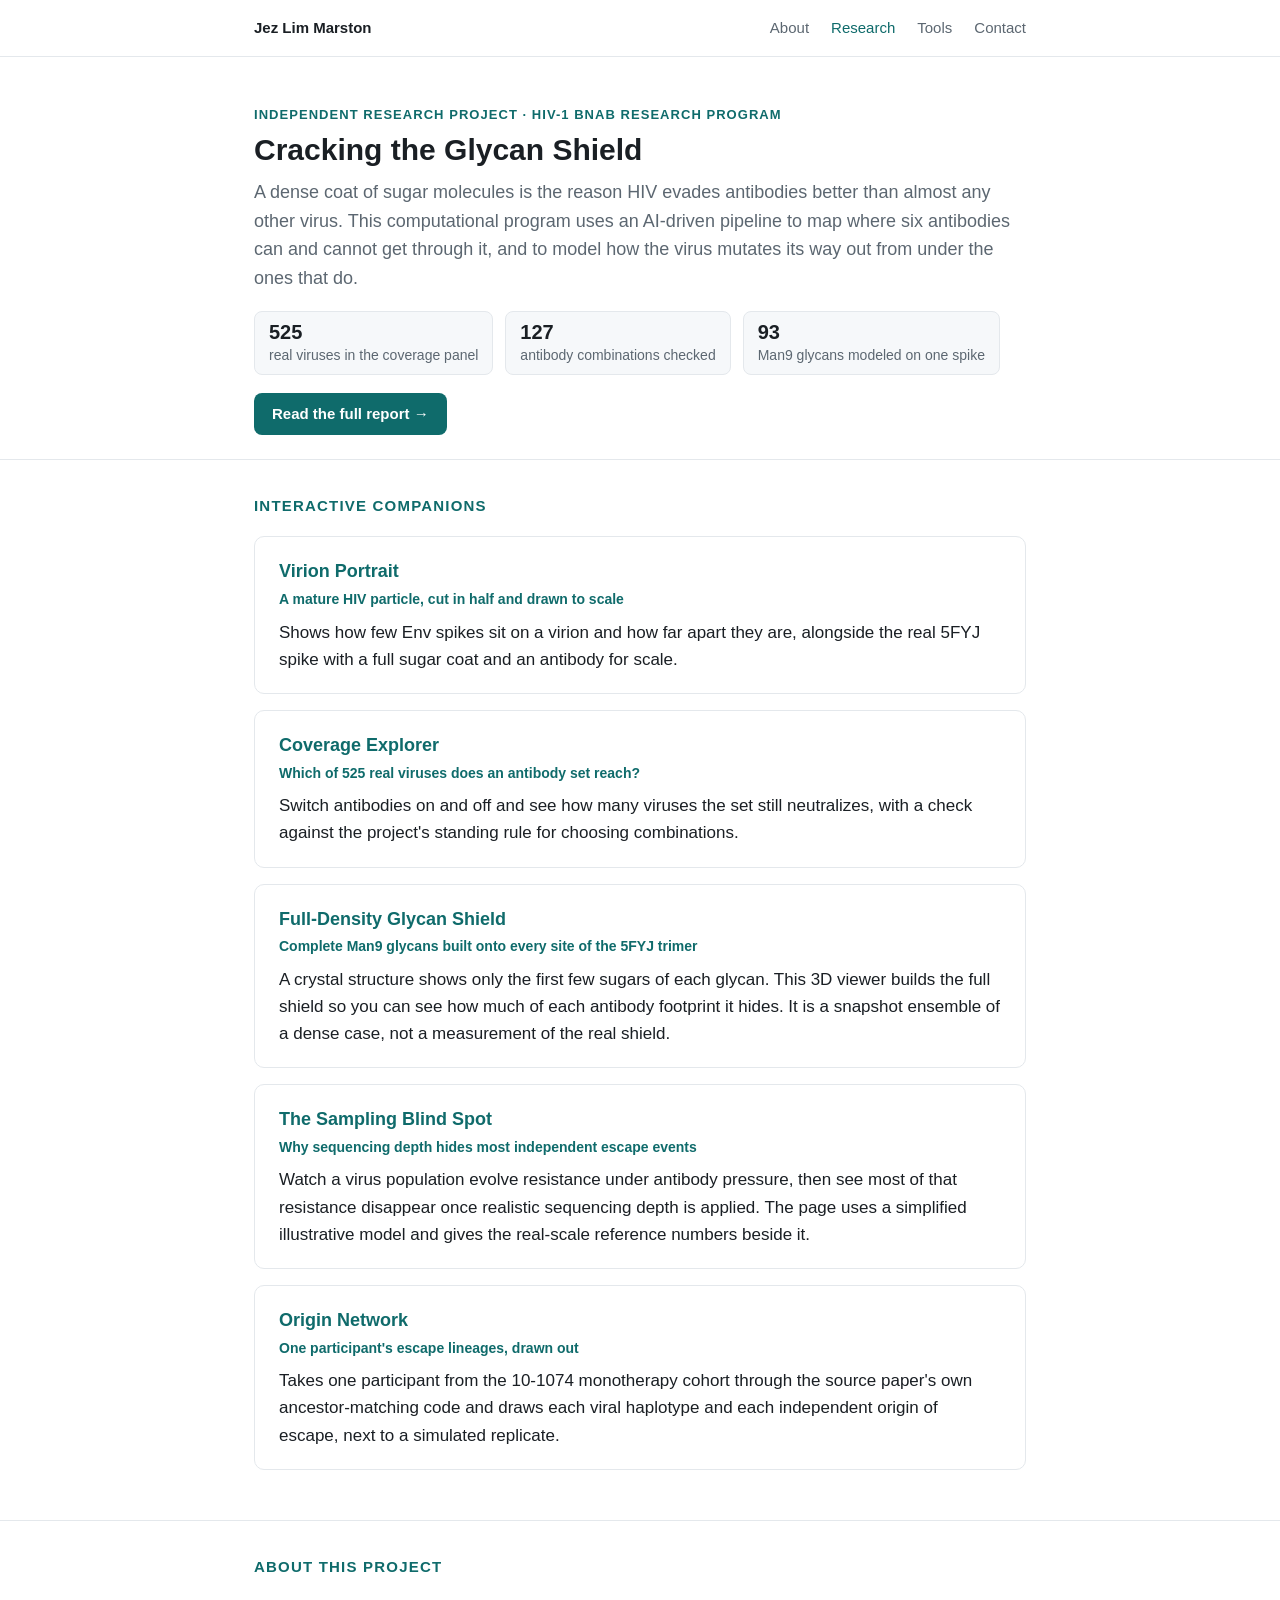
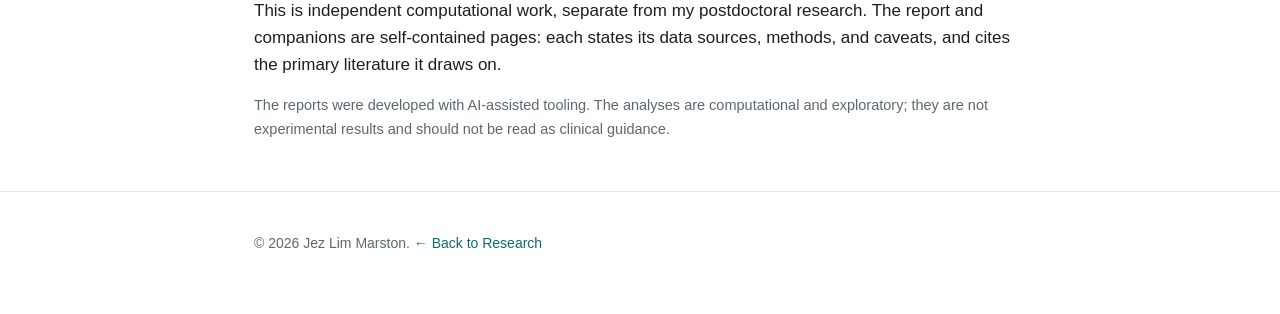
==== hiv-bnab/index.html @ b39f26d0 "Add independent HIV bnAb glycan shield project page and interactive reports Co-Authored-By: Claude S" ====
<!DOCTYPE html>
<html lang="en">
<head>
<meta charset="utf-8">
<meta name="viewport" content="width=device-width, initial-scale=1">
<title>Cracking the Glycan Shield | Jez Lim Marston, MD, PhD</title>
<meta name="description" content="Independent computational research on HIV-1 broadly neutralizing antibodies and the glycan shield: an AI-driven pipeline with an interactive report and five companion explorers.">
<style>
  :root{
    --ink:#1a1f24;
    --muted:#5c6771;
    --line:#e4e8ec;
    --bg:#ffffff;
    --soft:#f6f8fa;
    --accent:#0f6b6b;
    --accent-soft:#e5f0ef;
    --max:820px;
  }
  *{box-sizing:border-box}
  html{scroll-behavior:smooth}
  body{
    margin:0;
    font-family:-apple-system,BlinkMacSystemFont,"Segoe UI",Roboto,Helvetica,Arial,sans-serif;
    color:var(--ink);
    background:var(--bg);
    line-height:1.6;
    font-size:17px;
    -webkit-font-smoothing:antialiased;
  }
  a{color:var(--accent);text-decoration:none}
  a:hover{text-decoration:underline}
  .wrap{max-width:var(--max);margin:0 auto;padding:0 24px}

  nav{
    position:sticky;top:0;z-index:10;
    background:rgba(255,255,255,.9);
    backdrop-filter:saturate(180%) blur(8px);
    border-bottom:1px solid var(--line);
  }
  nav .wrap{display:flex;gap:22px;align-items:center;height:56px;flex-wrap:wrap}
  nav .brand{font-weight:700;margin-right:auto;color:var(--ink)}
  nav a{color:var(--muted);font-size:15px;font-weight:500}
  nav a:hover{color:var(--accent);text-decoration:none}
  nav a.active{color:var(--accent)}

  .page-head{padding:48px 0 8px}
  .kicker{color:var(--accent);font-size:13px;font-weight:600;letter-spacing:.08em;text-transform:uppercase;margin:0 0 6px}
  h1{font-size:30px;line-height:1.2;margin:0 0 10px}
  .sub{color:var(--muted);font-size:18px;margin:0 0 8px}

  .stats{display:flex;gap:12px;flex-wrap:wrap;margin:18px 0 6px}
  .stat{background:var(--soft);border:1px solid var(--line);border-radius:8px;padding:8px 14px;font-size:14px;color:var(--muted)}
  .stat strong{display:block;font-size:20px;color:var(--ink);line-height:1.2}

  section{padding:34px 0;border-top:1px solid var(--line)}
  h2{font-size:15px;letter-spacing:.08em;text-transform:uppercase;color:var(--accent);margin:0 0 18px}
  p{margin:0 0 16px}

  .btn{display:inline-block;padding:9px 18px;font-weight:600;font-size:15px;color:#fff;background:var(--accent);border-radius:8px}
  .btn:hover{text-decoration:none;opacity:.9}

  .card{
    border:1px solid var(--line);border-radius:10px;
    padding:20px 24px;margin-bottom:16px;background:var(--bg);
  }
  .card h3{font-size:18px;margin:0 0 2px}
  .card .subtitle{color:var(--accent);font-size:14px;font-weight:600;margin:0 0 8px}
  .card p{margin:0 0 10px}
  .card p:last-child{margin-bottom:0}

  .note{font-size:14.5px;color:var(--muted)}

  footer{padding:40px 0 60px;color:var(--muted);font-size:14px;border-top:1px solid var(--line)}

  @media (max-width:640px){
    body{font-size:16px}
    h1{font-size:25px}
  }
</style>
</head>
<body>

<nav>
  <div class="wrap">
    <a class="brand" href="../index.html">Jez Lim Marston</a>
    <a href="../index.html">About</a>
    <a href="../research.html" class="active">Research</a>
    <a href="../tools.html">Tools</a>
    <a href="../contact.html">Contact</a>
  </div>
</nav>

<div class="page-head">
  <div class="wrap">
    <p class="kicker">Independent research project &middot; HIV-1 bnAb research program</p>
    <h1>Cracking the Glycan Shield</h1>
    <p class="sub">A dense coat of sugar molecules is the reason HIV evades antibodies better than almost any other virus. This computational program uses an AI-driven pipeline to map where six antibodies can and cannot get through it, and to model how the virus mutates its way out from under the ones that do.</p>
    <div class="stats">
      <div class="stat"><strong>525</strong>real viruses in the coverage panel</div>
      <div class="stat"><strong>127</strong>antibody combinations checked</div>
      <div class="stat"><strong>93</strong>Man9 glycans modeled on one spike</div>
    </div>
    <p style="margin-top:18px"><a class="btn" href="cracking-the-glycan-shield.html">Read the full report &rarr;</a></p>
  </div>
</div>

<main>

<section id="explorers">
  <div class="wrap">
    <h2>Interactive Companions</h2>

    <div class="card">
      <h3><a href="virion-portrait.html">Virion Portrait</a></h3>
      <p class="subtitle">A mature HIV particle, cut in half and drawn to scale</p>
      <p>Shows how few Env spikes sit on a virion and how far apart they are, alongside the real 5FYJ spike with a full sugar coat and an antibody for scale.</p>
    </div>

    <div class="card">
      <h3><a href="coverage-explorer.html">Coverage Explorer</a></h3>
      <p class="subtitle">Which of 525 real viruses does an antibody set reach?</p>
      <p>Switch antibodies on and off and see how many viruses the set still neutralizes, with a check against the project's standing rule for choosing combinations.</p>
    </div>

    <div class="card">
      <h3><a href="full-density-glycan-shield.html">Full-Density Glycan Shield</a></h3>
      <p class="subtitle">Complete Man9 glycans built onto every site of the 5FYJ trimer</p>
      <p>A crystal structure shows only the first few sugars of each glycan. This 3D viewer builds the full shield so you can see how much of each antibody footprint it hides. It is a snapshot ensemble of a dense case, not a measurement of the real shield.</p>
    </div>

    <div class="card">
      <h3><a href="sampling-blind-spot.html">The Sampling Blind Spot</a></h3>
      <p class="subtitle">Why sequencing depth hides most independent escape events</p>
      <p>Watch a virus population evolve resistance under antibody pressure, then see most of that resistance disappear once realistic sequencing depth is applied. The page uses a simplified illustrative model and gives the real-scale reference numbers beside it.</p>
    </div>

    <div class="card">
      <h3><a href="origin-network.html">Origin Network</a></h3>
      <p class="subtitle">One participant's escape lineages, drawn out</p>
      <p>Takes one participant from the 10-1074 monotherapy cohort through the source paper's own ancestor-matching code and draws each viral haplotype and each independent origin of escape, next to a simulated replicate.</p>
    </div>
  </div>
</section>

<section id="about-project">
  <div class="wrap">
    <h2>About This Project</h2>
    <p>This is independent computational work, separate from my postdoctoral research. The report and companions are self-contained pages: each states its data sources, methods, and caveats, and cites the primary literature it draws on.</p>
    <p class="note">The reports were developed with AI-assisted tooling. The analyses are computational and exploratory; they are not experimental results and should not be read as clinical guidance.</p>
  </div>
</section>

</main>

<footer>
  <div class="wrap">
    &copy; <span id="yr"></span> Jez Lim Marston. <a href="../research.html">&larr; Back to Research</a>
  </div>
</footer>

<script>document.getElementById('yr').textContent = new Date().getFullYear();</script>
</body>
</html>
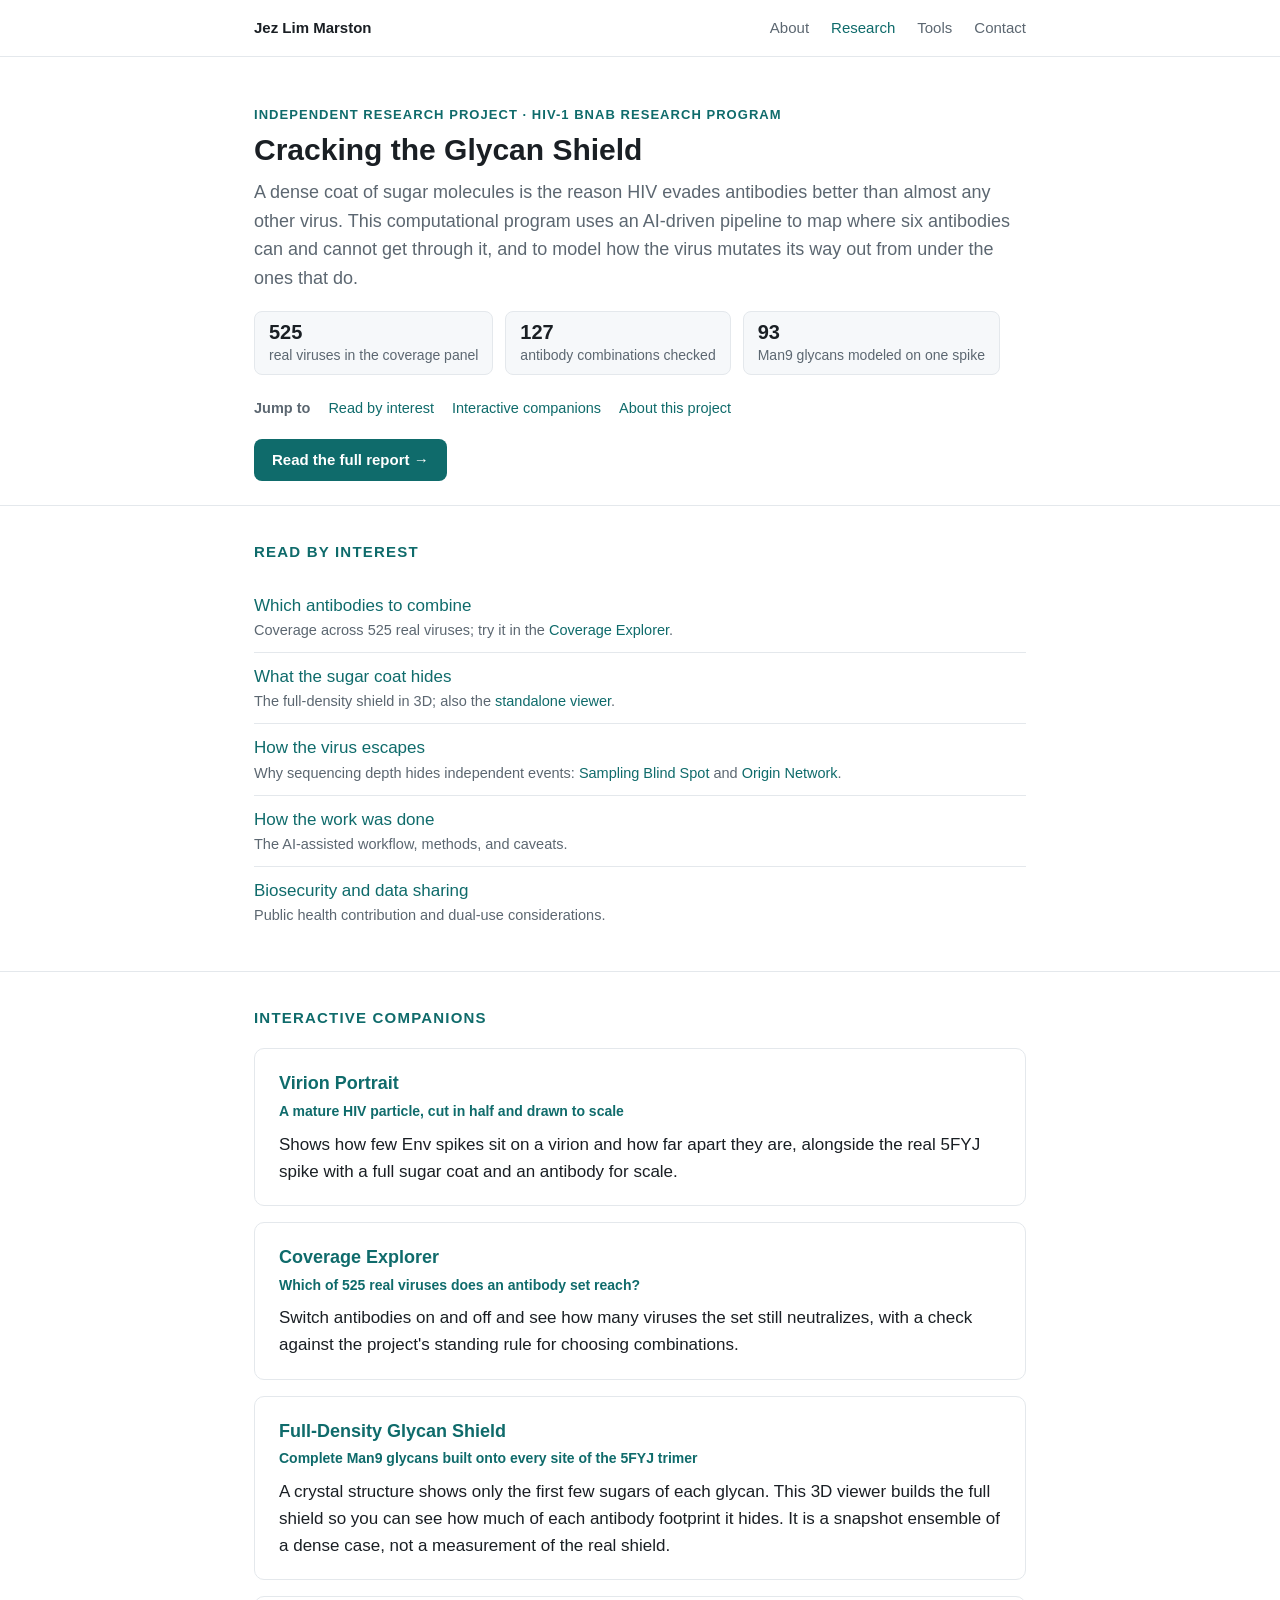
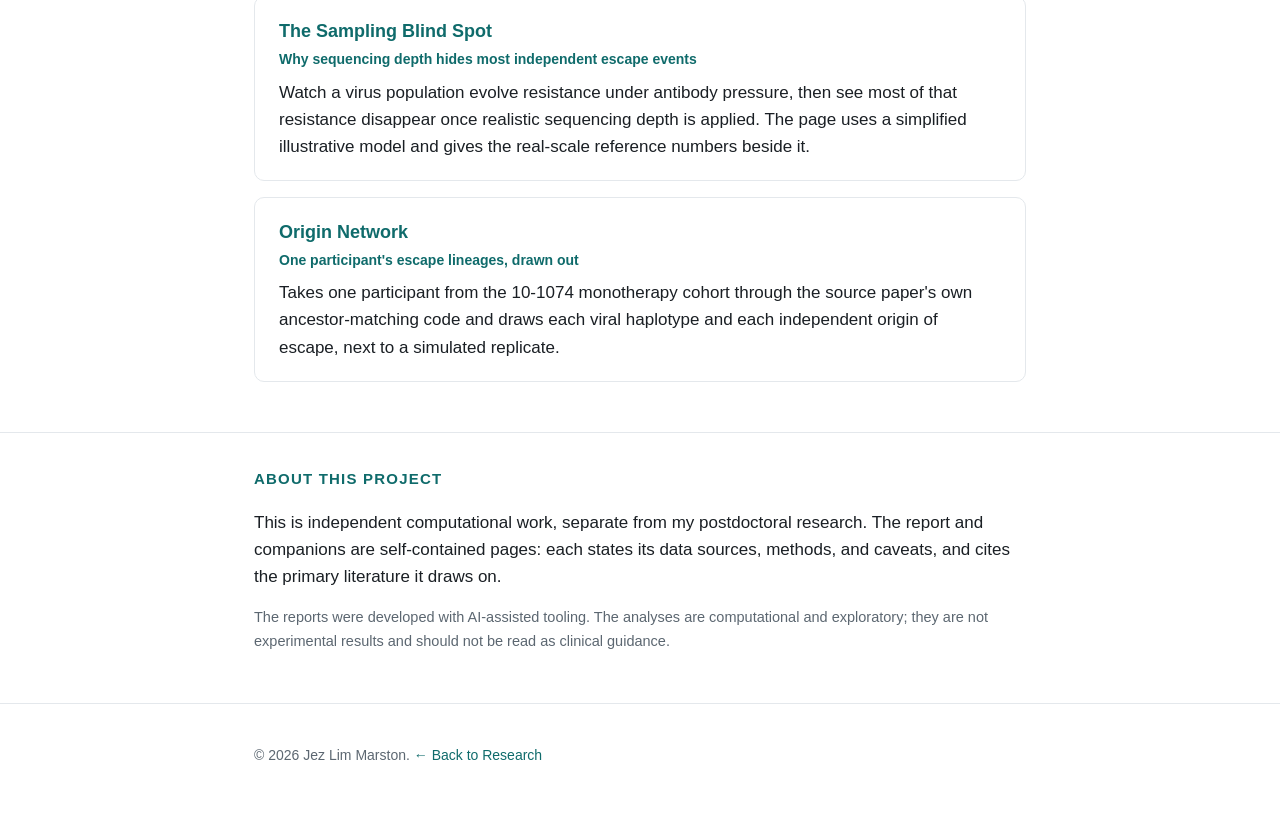
==== commit f1138ed8: "Add report index, jump links and back-to-index button to HIV bnAb project Co-Authored-By: Claude Son" ====
--- a/hiv-bnab/index.html
+++ b/hiv-bnab/index.html
@@ -68,6 +68,13 @@
   .card p{margin:0 0 10px}
   .card p:last-child{margin-bottom:0}
 
+  .jump{display:flex;gap:8px 18px;flex-wrap:wrap;margin:22px 0 0;font-size:14.5px}
+  .jump .lbl{color:var(--muted);font-weight:600}
+  .jump a{font-weight:500}
+  .interest-list{list-style:none;padding:0;margin:0}
+  .interest-list li{padding:10px 0;border-bottom:1px solid var(--line)}
+  .interest-list li:last-child{border-bottom:0}
+  .interest-list span{color:var(--muted);display:block;font-size:14.5px}
   .note{font-size:14.5px;color:var(--muted)}
 
   footer{padding:40px 0 60px;color:var(--muted);font-size:14px;border-top:1px solid var(--line)}
@@ -100,11 +107,25 @@
       <div class="stat"><strong>127</strong>antibody combinations checked</div>
       <div class="stat"><strong>93</strong>Man9 glycans modeled on one spike</div>
     </div>
+    <p class="jump"><span class="lbl">Jump to</span> <a href="#interest">Read by interest</a> <a href="#explorers">Interactive companions</a> <a href="#about-project">About this project</a></p>
     <p style="margin-top:18px"><a class="btn" href="cracking-the-glycan-shield.html">Read the full report &rarr;</a></p>
   </div>
 </div>
 
 <main>
+
+<section id="interest">
+  <div class="wrap">
+    <h2>Read by Interest</h2>
+    <ul class="interest-list">
+      <li><a href="cracking-the-glycan-shield.html#d2-coverage">Which antibodies to combine</a><span>Coverage across 525 real viruses; try it in the <a href="coverage-explorer.html">Coverage Explorer</a>.</span></li>
+      <li><a href="cracking-the-glycan-shield.html#glycan-shield">What the sugar coat hides</a><span>The full-density shield in 3D; also the <a href="full-density-glycan-shield.html">standalone viewer</a>.</span></li>
+      <li><a href="cracking-the-glycan-shield.html#d3-escape">How the virus escapes</a><span>Why sequencing depth hides independent events: <a href="sampling-blind-spot.html">Sampling Blind Spot</a> and <a href="origin-network.html">Origin Network</a>.</span></li>
+      <li><a href="cracking-the-glycan-shield.html#how-the-work-was-done">How the work was done</a><span>The AI-assisted workflow, methods, and caveats.</span></li>
+      <li><a href="cracking-the-glycan-shield.html#public-health-durc-data-sharing">Biosecurity and data sharing</a><span>Public health contribution and dual-use considerations.</span></li>
+    </ul>
+  </div>
+</section>
 
 <section id="explorers">
   <div class="wrap">
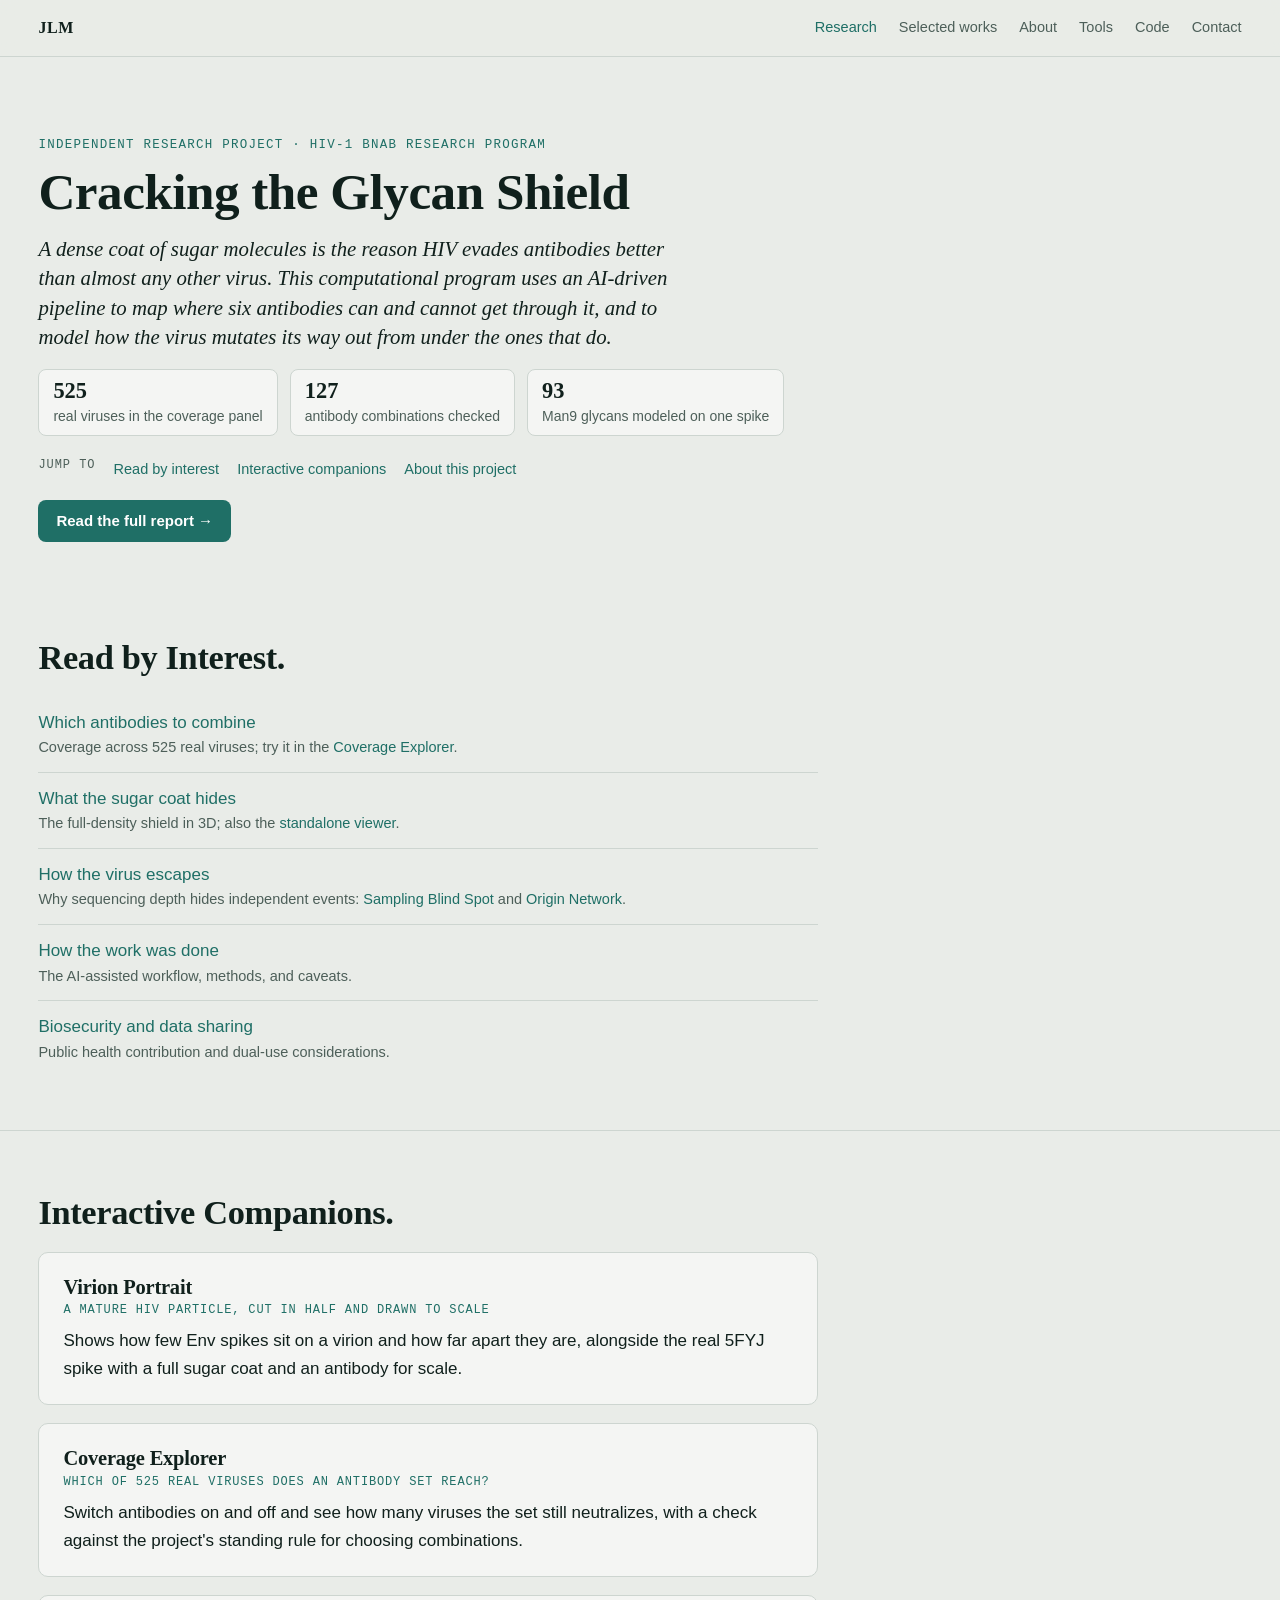
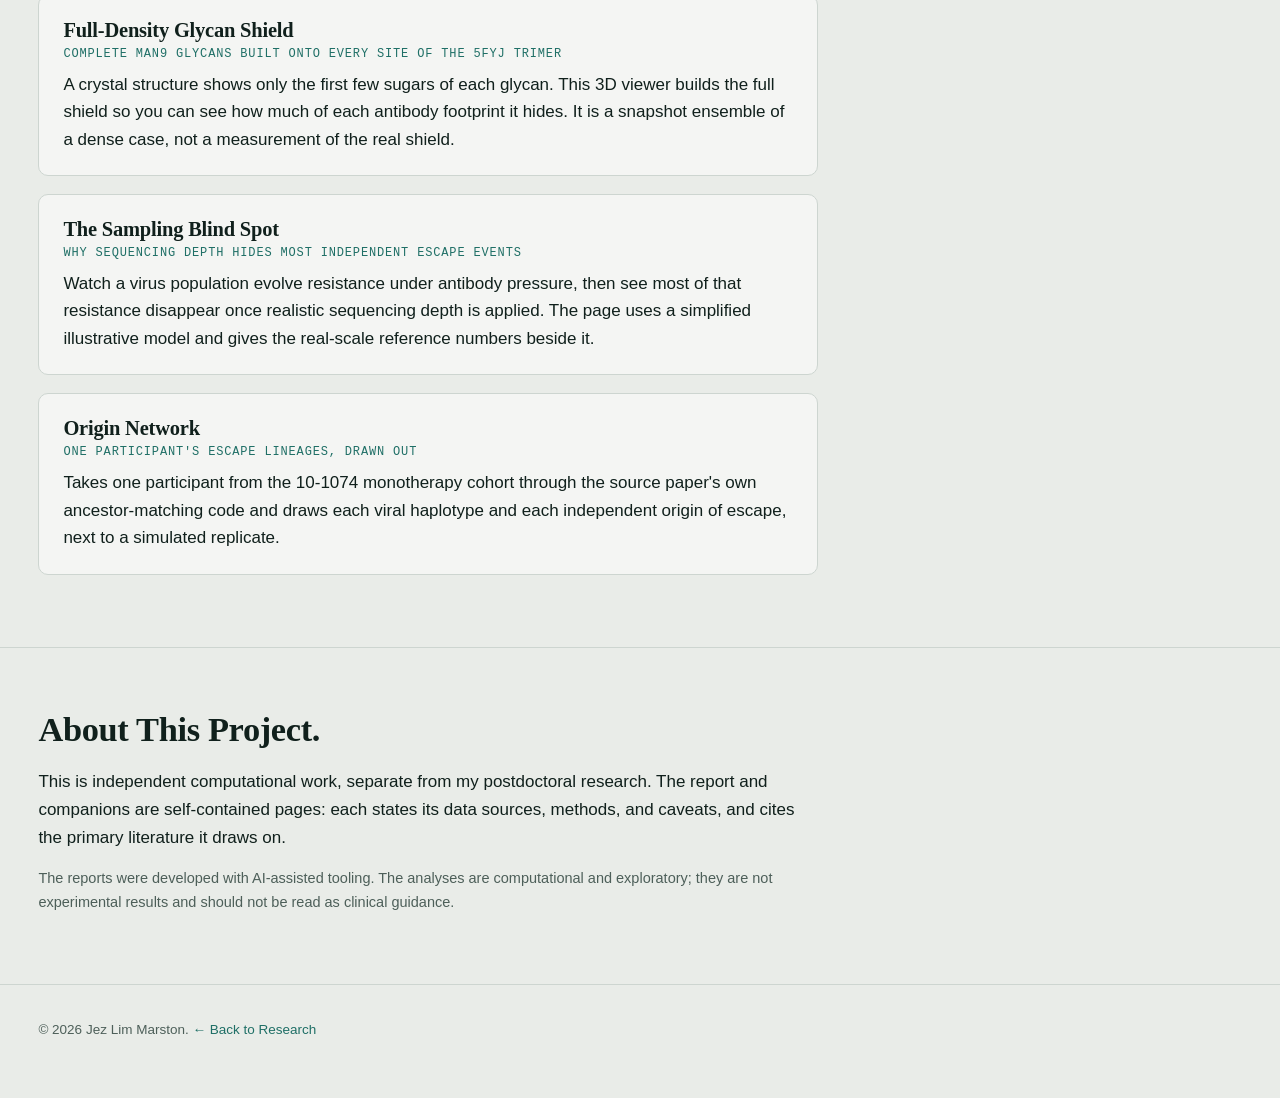
==== commit 3a8f2ccf: "Restyle Research, Tools, Contact and project landing pages to match the home page Co-Authored-By: Cl" ====
--- a/hiv-bnab/index.html
+++ b/hiv-bnab/index.html
@@ -5,97 +5,21 @@
 <meta name="viewport" content="width=device-width, initial-scale=1">
 <title>Cracking the Glycan Shield | Jez Lim Marston, MD, PhD</title>
 <meta name="description" content="Independent computational research on HIV-1 broadly neutralizing antibodies and the glycan shield: an AI-driven pipeline with an interactive report and five companion explorers.">
-<style>
-  :root{
-    --ink:#1a1f24;
-    --muted:#5c6771;
-    --line:#e4e8ec;
-    --bg:#ffffff;
-    --soft:#f6f8fa;
-    --accent:#0f6b6b;
-    --accent-soft:#e5f0ef;
-    --max:820px;
-  }
-  *{box-sizing:border-box}
-  html{scroll-behavior:smooth}
-  body{
-    margin:0;
-    font-family:-apple-system,BlinkMacSystemFont,"Segoe UI",Roboto,Helvetica,Arial,sans-serif;
-    color:var(--ink);
-    background:var(--bg);
-    line-height:1.6;
-    font-size:17px;
-    -webkit-font-smoothing:antialiased;
-  }
-  a{color:var(--accent);text-decoration:none}
-  a:hover{text-decoration:underline}
-  .wrap{max-width:var(--max);margin:0 auto;padding:0 24px}
-
-  nav{
-    position:sticky;top:0;z-index:10;
-    background:rgba(255,255,255,.9);
-    backdrop-filter:saturate(180%) blur(8px);
-    border-bottom:1px solid var(--line);
-  }
-  nav .wrap{display:flex;gap:22px;align-items:center;height:56px;flex-wrap:wrap}
-  nav .brand{font-weight:700;margin-right:auto;color:var(--ink)}
-  nav a{color:var(--muted);font-size:15px;font-weight:500}
-  nav a:hover{color:var(--accent);text-decoration:none}
-  nav a.active{color:var(--accent)}
-
-  .page-head{padding:48px 0 8px}
-  .kicker{color:var(--accent);font-size:13px;font-weight:600;letter-spacing:.08em;text-transform:uppercase;margin:0 0 6px}
-  h1{font-size:30px;line-height:1.2;margin:0 0 10px}
-  .sub{color:var(--muted);font-size:18px;margin:0 0 8px}
-
-  .stats{display:flex;gap:12px;flex-wrap:wrap;margin:18px 0 6px}
-  .stat{background:var(--soft);border:1px solid var(--line);border-radius:8px;padding:8px 14px;font-size:14px;color:var(--muted)}
-  .stat strong{display:block;font-size:20px;color:var(--ink);line-height:1.2}
-
-  section{padding:34px 0;border-top:1px solid var(--line)}
-  h2{font-size:15px;letter-spacing:.08em;text-transform:uppercase;color:var(--accent);margin:0 0 18px}
-  p{margin:0 0 16px}
-
-  .btn{display:inline-block;padding:9px 18px;font-weight:600;font-size:15px;color:#fff;background:var(--accent);border-radius:8px}
-  .btn:hover{text-decoration:none;opacity:.9}
-
-  .card{
-    border:1px solid var(--line);border-radius:10px;
-    padding:20px 24px;margin-bottom:16px;background:var(--bg);
-  }
-  .card h3{font-size:18px;margin:0 0 2px}
-  .card .subtitle{color:var(--accent);font-size:14px;font-weight:600;margin:0 0 8px}
-  .card p{margin:0 0 10px}
-  .card p:last-child{margin-bottom:0}
-
-  .jump{display:flex;gap:8px 18px;flex-wrap:wrap;margin:22px 0 0;font-size:14.5px}
-  .jump .lbl{color:var(--muted);font-weight:600}
-  .jump a{font-weight:500}
-  .interest-list{list-style:none;padding:0;margin:0}
-  .interest-list li{padding:10px 0;border-bottom:1px solid var(--line)}
-  .interest-list li:last-child{border-bottom:0}
-  .interest-list span{color:var(--muted);display:block;font-size:14.5px}
-  .note{font-size:14.5px;color:var(--muted)}
-
-  footer{padding:40px 0 60px;color:var(--muted);font-size:14px;border-top:1px solid var(--line)}
-
-  @media (max-width:640px){
-    body{font-size:16px}
-    h1{font-size:25px}
-  }
-</style>
+<link rel="stylesheet" href="../assets/site.css">
 </head>
 <body>
 
-<nav>
-  <div class="wrap">
-    <a class="brand" href="../index.html">Jez Lim Marston</a>
-    <a href="../index.html">About</a>
-    <a href="../research.html" class="active">Research</a>
-    <a href="../tools.html">Tools</a>
+<header class="top">
+  <div class="in">
+    <a class="brand" href="../index.html">JLM</a>
+    <a href="../research.html" class="on">Research</a>
+    <a href="../index.html#works"><span class="lg">Selected works</span><span class="sm">Works</span></a>
+    <a href="../index.html#about">About</a>
+    <a href="../tools.html" class="hide-sm">Tools</a>
+    <a href="https://github.com/jez-lim-marston" target="_blank" rel="noopener" class="hide-sm">Code</a>
     <a href="../contact.html">Contact</a>
   </div>
-</nav>
+</header>
 
 <div class="page-head">
   <div class="wrap">
@@ -173,11 +97,7 @@
 
 </main>
 
-<footer>
-  <div class="wrap">
-    &copy; <span id="yr"></span> Jez Lim Marston. <a href="../research.html">&larr; Back to Research</a>
-  </div>
-</footer>
+<footer>&copy; <span id="yr"></span> Jez Lim Marston. <a href="../research.html">&larr; Back to Research</a></footer>
 
 <script>document.getElementById('yr').textContent = new Date().getFullYear();</script>
 </body>
--- a/assets/site.css
+++ b/assets/site.css
@@ -0,0 +1,99 @@
+/* Shared styles for the inner pages (Research, Tools, Contact, project landing). Matches the home page. */
+:root{
+  --paper:#e9ece8;
+  --ink:#10201c;
+  --muted:#4d5f59;
+  --line:#cdd5d0;
+  --accent:#1f6f66;
+  --accent-soft:#d9e8e4;
+  --card:rgba(255,255,255,.5);
+  --serif:"Newsreader","Iowan Old Style","Palatino Linotype",Palatino,Georgia,serif;
+  --sans:Inter,-apple-system,BlinkMacSystemFont,"Segoe UI",Roboto,Helvetica,Arial,sans-serif;
+  --mono:ui-monospace,SFMono-Regular,Menlo,Monaco,Consolas,monospace;
+  --pad:max(24px,3vw);
+}
+*{box-sizing:border-box}
+html{scroll-behavior:smooth;scroll-padding-top:70px}
+body{margin:0;background:var(--paper);color:var(--ink);font-family:var(--sans);font-size:17px;line-height:1.62;-webkit-font-smoothing:antialiased}
+a{color:var(--accent);text-decoration:none}
+a:hover{text-decoration:underline}
+a:focus-visible{outline:2px solid var(--accent);outline-offset:3px;border-radius:3px}
+
+/* top bar */
+.top{position:sticky;top:0;z-index:20;background:rgba(233,236,232,.88);backdrop-filter:saturate(160%) blur(8px);border-bottom:1px solid var(--line)}
+.top .in{display:flex;align-items:center;gap:22px;height:56px;padding:0 var(--pad);overflow:hidden}
+.top .brand{font:700 16px var(--serif);letter-spacing:.04em;margin-right:auto;color:var(--ink)}
+.top a{font-size:14.5px;font-weight:500;color:var(--muted);white-space:nowrap}
+.top a:hover,.top a.on{color:var(--accent);text-decoration:none}
+.top a .sm{display:none}
+
+/* layout: left-aligned column, as on the home page */
+.wrap{max-width:calc(780px + 2*var(--pad));margin:0;padding:0 var(--pad)}
+.page-head{padding:9vh 0 2vh}
+.kicker{font:500 12.5px var(--mono);letter-spacing:.1em;text-transform:uppercase;color:var(--accent);margin:0 0 12px}
+h1,h2,h3{font-family:var(--serif);font-weight:600;letter-spacing:-.01em;line-height:1.1;margin:0}
+h1{font-size:clamp(2.2rem,4.4vw,3.2rem);margin-bottom:14px}
+h2{font-size:clamp(1.7rem,3vw,2.15rem);margin-bottom:20px}
+h2::after{content:"."}
+h3{font-size:1.28rem;line-height:1.2}
+p{margin:0 0 16px}
+.sub{font:italic 400 clamp(1.1rem,2vw,1.3rem)/1.4 var(--serif);color:var(--ink);margin:0 0 8px;max-width:640px}
+section{padding:7vh 0 6vh;border-top:1px solid var(--line)}
+.page-head + main section:first-child{border-top:0}
+.note{font-size:14.5px;color:var(--muted)}
+
+/* cards */
+.card{background:var(--card);border:1px solid var(--line);border-radius:10px;padding:22px 24px;margin-bottom:18px}
+.card h3{margin:0 0 4px}
+.card h3 a{color:var(--ink)}
+.card h3 a:hover{color:var(--accent);text-decoration:none}
+.card .subtitle{font:500 12px var(--mono);letter-spacing:.07em;text-transform:uppercase;color:var(--accent);margin:0 0 10px}
+.card .meta{color:var(--muted);font-size:14.5px;margin:0 0 10px}
+.card p:last-child{margin-bottom:0}
+.card ul{margin:10px 0 0;padding-left:20px}
+.card li{margin-bottom:6px}
+.card.secondary{background:transparent;border-style:dashed}
+.card.secondary .subtitle{color:var(--muted)}
+.keypaper{margin-top:14px;padding-top:12px;border-top:1px dashed var(--line);font-size:14.5px;color:var(--muted)}
+.keypaper strong{color:var(--ink)}
+.tag{display:inline-block;font:500 11.5px var(--mono);letter-spacing:.06em;text-transform:uppercase;color:var(--accent);background:var(--accent-soft);padding:2px 9px;border-radius:5px;margin-bottom:10px}
+
+/* publications */
+.pub{padding:16px 0;border-top:1px solid var(--line)}
+.pub:first-of-type{border-top:0;padding-top:0}
+.pub .title{font:600 1.1rem/1.3 var(--serif)}
+.pub .cite{color:var(--muted);font-size:14.5px}
+.pub .venue{font-style:italic}
+
+/* contact + links */
+.social{display:flex;gap:8px 20px;flex-wrap:wrap;margin-top:22px;font:500 13px var(--mono);letter-spacing:.08em;text-transform:uppercase}
+.social a{color:var(--ink)}
+.social a:hover{color:var(--accent);text-decoration:none}
+.btn{display:inline-block;padding:9px 18px;font-weight:600;font-size:15px;color:#fff;background:var(--accent);border-radius:8px}
+.btn:hover{text-decoration:none;opacity:.9}
+
+/* project landing */
+.stats{display:flex;gap:12px;flex-wrap:wrap;margin:18px 0 6px}
+.stat{background:var(--card);border:1px solid var(--line);border-radius:8px;padding:8px 14px;font-size:14px;color:var(--muted)}
+.stat strong{display:block;font:600 1.4rem/1.2 var(--serif);color:var(--ink)}
+.jump{display:flex;gap:8px 18px;flex-wrap:wrap;margin:22px 0 0;font-size:14.5px}
+.jump .lbl{font:500 12px var(--mono);letter-spacing:.08em;text-transform:uppercase;color:var(--muted)}
+.jump a{font-weight:500}
+.interest-list{list-style:none;padding:0;margin:0}
+.interest-list li{padding:12px 0;border-bottom:1px solid var(--line)}
+.interest-list li:last-child{border-bottom:0}
+.interest-list span{color:var(--muted);display:block;font-size:14.5px}
+
+footer{padding:34px var(--pad) 56px;color:var(--muted);font-size:13.5px;border-top:1px solid var(--line)}
+
+@media (max-width:900px){.top a.hide-sm{display:none}}
+@media (max-width:560px){
+  body{font-size:16.5px}
+  .top .in{gap:15px}
+  .top a{font-size:14px}
+  .top a .lg{display:none}
+  .top a .sm{display:inline}
+  .card{padding:18px 18px}
+}
+@media (max-width:400px){.top .in{gap:11px;padding:0 16px}.top a{font-size:13px}.top .brand{font-size:15px}}
+@media (prefers-reduced-motion:reduce){html{scroll-behavior:auto}}
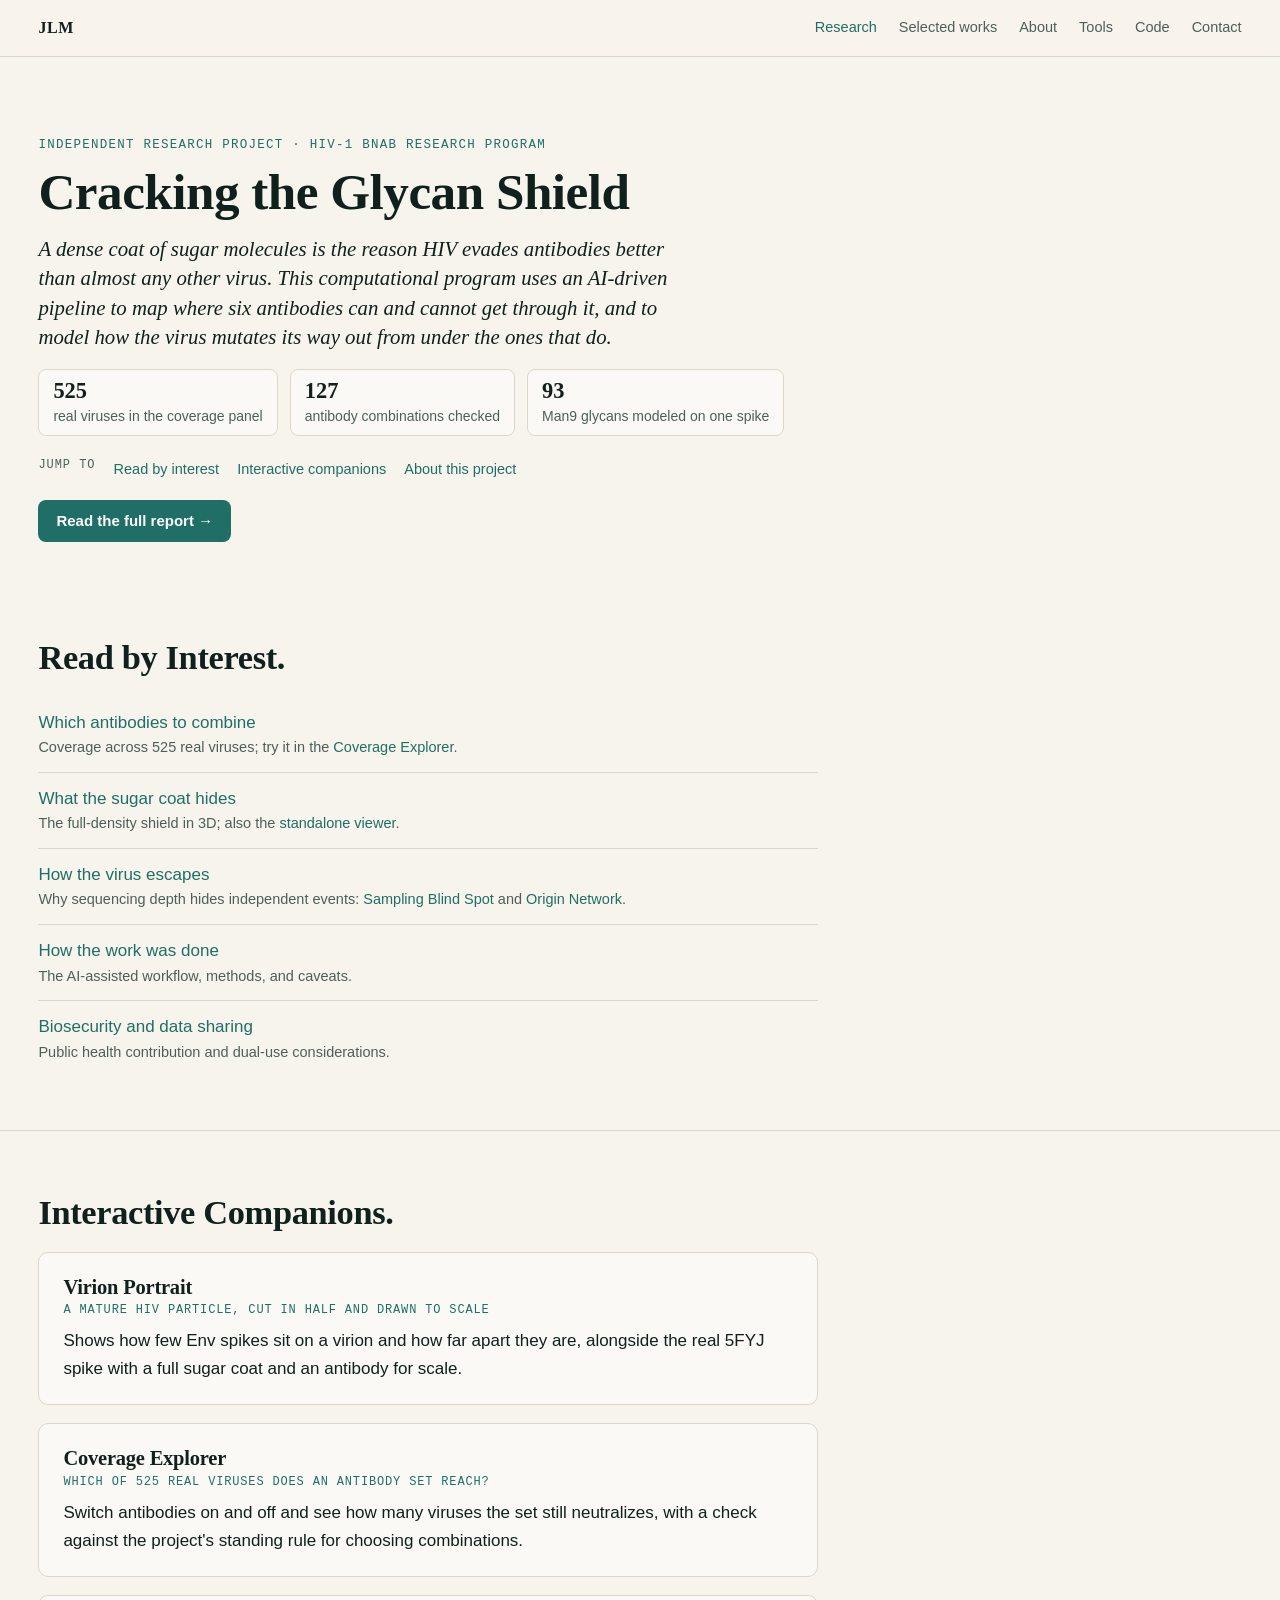
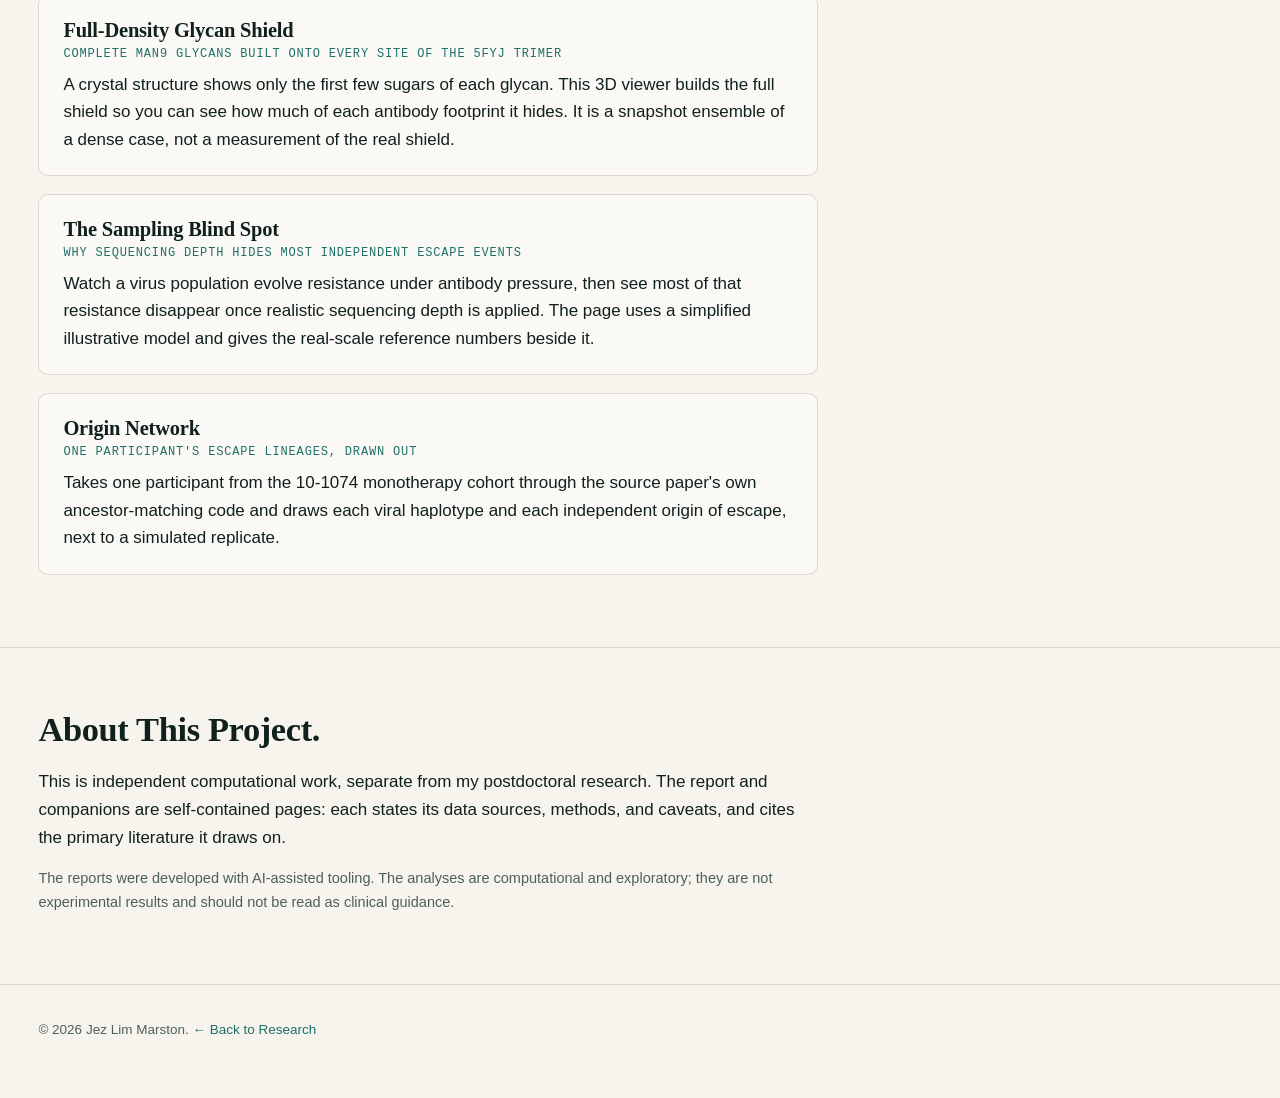
==== commit 4a57fb77: "Warm cream palette site-wide; Dr. title and MD, PhD line on home Co-Authored-By: Claude Sonnet 5.5 <" ====
--- a/hiv-bnab/index.html
+++ b/hiv-bnab/index.html
@@ -5,7 +5,7 @@
 <meta name="viewport" content="width=device-width, initial-scale=1">
 <title>Cracking the Glycan Shield | Jez Lim Marston, MD, PhD</title>
 <meta name="description" content="Independent computational research on HIV-1 broadly neutralizing antibodies and the glycan shield: an AI-driven pipeline with an interactive report and five companion explorers.">
-<link rel="stylesheet" href="../assets/site.css">
+<link rel="stylesheet" href="../assets/site.css?v=2">
 </head>
 <body>
 
--- a/assets/site.css
+++ b/assets/site.css
@@ -1,11 +1,11 @@
 /* Shared styles for the inner pages (Research, Tools, Contact, project landing). Matches the home page. */
 :root{
-  --paper:#e9ece8;
+  --paper:#f7f4ed;
   --ink:#10201c;
   --muted:#4d5f59;
-  --line:#cdd5d0;
+  --line:#ddd7ca;
   --accent:#1f6f66;
-  --accent-soft:#d9e8e4;
+  --accent-soft:#e0ebe3;
   --card:rgba(255,255,255,.5);
   --serif:"Newsreader","Iowan Old Style","Palatino Linotype",Palatino,Georgia,serif;
   --sans:Inter,-apple-system,BlinkMacSystemFont,"Segoe UI",Roboto,Helvetica,Arial,sans-serif;
@@ -20,7 +20,7 @@
 a:focus-visible{outline:2px solid var(--accent);outline-offset:3px;border-radius:3px}
 
 /* top bar */
-.top{position:sticky;top:0;z-index:20;background:rgba(233,236,232,.88);backdrop-filter:saturate(160%) blur(8px);border-bottom:1px solid var(--line)}
+.top{position:sticky;top:0;z-index:20;background:rgba(247,244,237,.88);backdrop-filter:saturate(160%) blur(8px);border-bottom:1px solid var(--line)}
 .top .in{display:flex;align-items:center;gap:22px;height:56px;padding:0 var(--pad);overflow:hidden}
 .top .brand{font:700 16px var(--serif);letter-spacing:.04em;margin-right:auto;color:var(--ink)}
 .top a{font-size:14.5px;font-weight:500;color:var(--muted);white-space:nowrap}
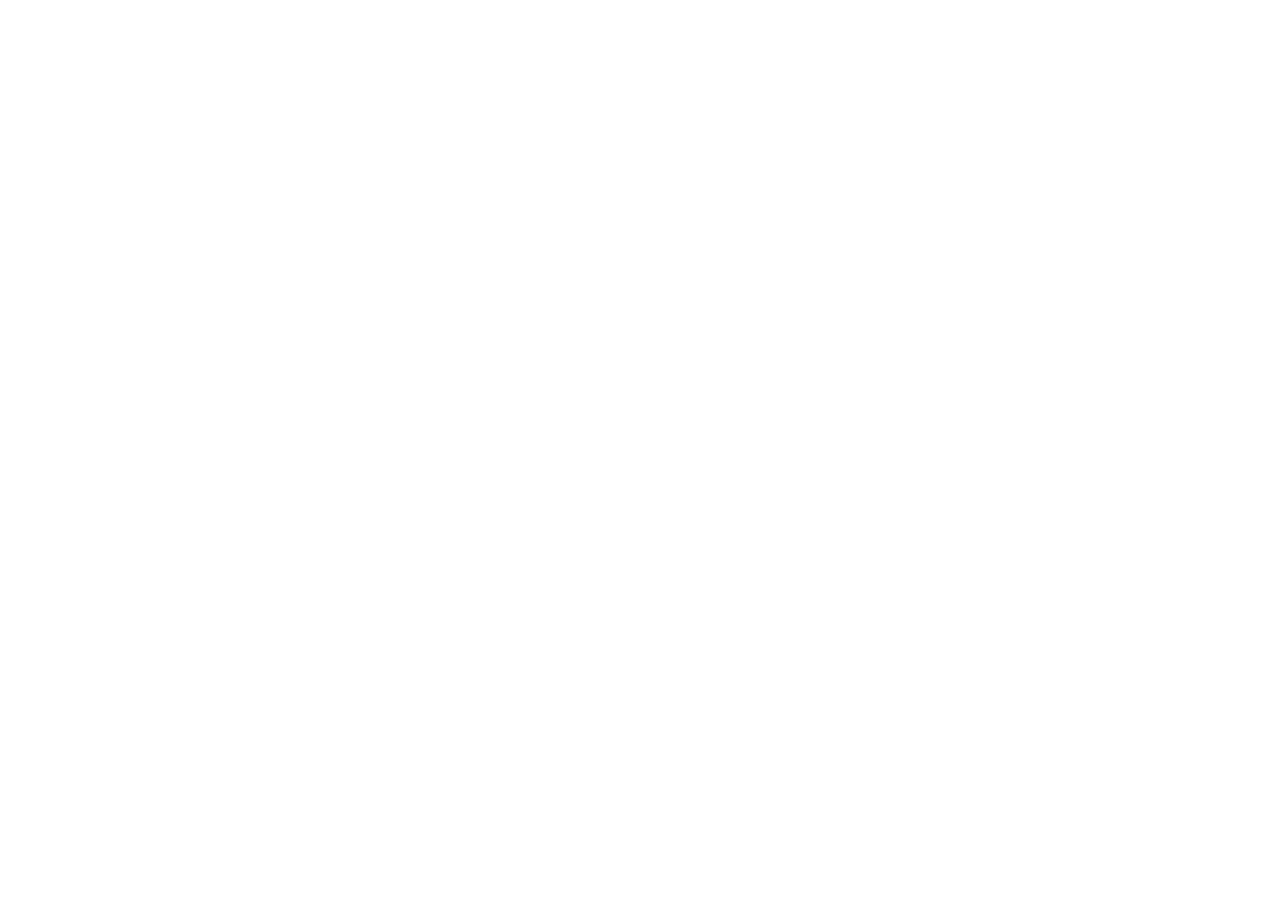
==== commit a87a3509: "Redirect to jezmarston.com Co-Authored-By: Claude Sonnet 5.5 <noreply@anthropic.com>" ====
--- a/hiv-bnab/index.html
+++ b/hiv-bnab/index.html
@@ -1,104 +1,8 @@
-<!DOCTYPE html>
-<html lang="en">
-<head>
-<meta charset="utf-8">
-<meta name="viewport" content="width=device-width, initial-scale=1">
-<title>Cracking the Glycan Shield | Jez Lim Marston, MD, PhD</title>
-<meta name="description" content="Independent computational research on HIV-1 broadly neutralizing antibodies and the glycan shield: an AI-driven pipeline with an interactive report and five companion explorers.">
-<link rel="stylesheet" href="../assets/site.css?v=2">
-</head>
-<body>
-
-<header class="top">
-  <div class="in">
-    <a class="brand" href="../index.html">JLM</a>
-    <a href="../research.html" class="on">Research</a>
-    <a href="../index.html#works"><span class="lg">Selected works</span><span class="sm">Works</span></a>
-    <a href="../index.html#about">About</a>
-    <a href="../tools.html" class="hide-sm">Tools</a>
-    <a href="https://github.com/jez-lim-marston" target="_blank" rel="noopener" class="hide-sm">Code</a>
-    <a href="../contact.html">Contact</a>
-  </div>
-</header>
-
-<div class="page-head">
-  <div class="wrap">
-    <p class="kicker">Independent research project &middot; HIV-1 bnAb research program</p>
-    <h1>Cracking the Glycan Shield</h1>
-    <p class="sub">A dense coat of sugar molecules is the reason HIV evades antibodies better than almost any other virus. This computational program uses an AI-driven pipeline to map where six antibodies can and cannot get through it, and to model how the virus mutates its way out from under the ones that do.</p>
-    <div class="stats">
-      <div class="stat"><strong>525</strong>real viruses in the coverage panel</div>
-      <div class="stat"><strong>127</strong>antibody combinations checked</div>
-      <div class="stat"><strong>93</strong>Man9 glycans modeled on one spike</div>
-    </div>
-    <p class="jump"><span class="lbl">Jump to</span> <a href="#interest">Read by interest</a> <a href="#explorers">Interactive companions</a> <a href="#about-project">About this project</a></p>
-    <p style="margin-top:18px"><a class="btn" href="cracking-the-glycan-shield.html">Read the full report &rarr;</a></p>
-  </div>
-</div>
-
-<main>
-
-<section id="interest">
-  <div class="wrap">
-    <h2>Read by Interest</h2>
-    <ul class="interest-list">
-      <li><a href="cracking-the-glycan-shield.html#d2-coverage">Which antibodies to combine</a><span>Coverage across 525 real viruses; try it in the <a href="coverage-explorer.html">Coverage Explorer</a>.</span></li>
-      <li><a href="cracking-the-glycan-shield.html#glycan-shield">What the sugar coat hides</a><span>The full-density shield in 3D; also the <a href="full-density-glycan-shield.html">standalone viewer</a>.</span></li>
-      <li><a href="cracking-the-glycan-shield.html#d3-escape">How the virus escapes</a><span>Why sequencing depth hides independent events: <a href="sampling-blind-spot.html">Sampling Blind Spot</a> and <a href="origin-network.html">Origin Network</a>.</span></li>
-      <li><a href="cracking-the-glycan-shield.html#how-the-work-was-done">How the work was done</a><span>The AI-assisted workflow, methods, and caveats.</span></li>
-      <li><a href="cracking-the-glycan-shield.html#public-health-durc-data-sharing">Biosecurity and data sharing</a><span>Public health contribution and dual-use considerations.</span></li>
-    </ul>
-  </div>
-</section>
-
-<section id="explorers">
-  <div class="wrap">
-    <h2>Interactive Companions</h2>
-
-    <div class="card">
-      <h3><a href="virion-portrait.html">Virion Portrait</a></h3>
-      <p class="subtitle">A mature HIV particle, cut in half and drawn to scale</p>
-      <p>Shows how few Env spikes sit on a virion and how far apart they are, alongside the real 5FYJ spike with a full sugar coat and an antibody for scale.</p>
-    </div>
-
-    <div class="card">
-      <h3><a href="coverage-explorer.html">Coverage Explorer</a></h3>
-      <p class="subtitle">Which of 525 real viruses does an antibody set reach?</p>
-      <p>Switch antibodies on and off and see how many viruses the set still neutralizes, with a check against the project's standing rule for choosing combinations.</p>
-    </div>
-
-    <div class="card">
-      <h3><a href="full-density-glycan-shield.html">Full-Density Glycan Shield</a></h3>
-      <p class="subtitle">Complete Man9 glycans built onto every site of the 5FYJ trimer</p>
-      <p>A crystal structure shows only the first few sugars of each glycan. This 3D viewer builds the full shield so you can see how much of each antibody footprint it hides. It is a snapshot ensemble of a dense case, not a measurement of the real shield.</p>
-    </div>
-
-    <div class="card">
-      <h3><a href="sampling-blind-spot.html">The Sampling Blind Spot</a></h3>
-      <p class="subtitle">Why sequencing depth hides most independent escape events</p>
-      <p>Watch a virus population evolve resistance under antibody pressure, then see most of that resistance disappear once realistic sequencing depth is applied. The page uses a simplified illustrative model and gives the real-scale reference numbers beside it.</p>
-    </div>
-
-    <div class="card">
-      <h3><a href="origin-network.html">Origin Network</a></h3>
-      <p class="subtitle">One participant's escape lineages, drawn out</p>
-      <p>Takes one participant from the 10-1074 monotherapy cohort through the source paper's own ancestor-matching code and draws each viral haplotype and each independent origin of escape, next to a simulated replicate.</p>
-    </div>
-  </div>
-</section>
-
-<section id="about-project">
-  <div class="wrap">
-    <h2>About This Project</h2>
-    <p>This is independent computational work, separate from my postdoctoral research. The report and companions are self-contained pages: each states its data sources, methods, and caveats, and cites the primary literature it draws on.</p>
-    <p class="note">The reports were developed with AI-assisted tooling. The analyses are computational and exploratory; they are not experimental results and should not be read as clinical guidance.</p>
-  </div>
-</section>
-
-</main>
-
-<footer>&copy; <span id="yr"></span> Jez Lim Marston. <a href="../research.html">&larr; Back to Research</a></footer>
-
-<script>document.getElementById('yr').textContent = new Date().getFullYear();</script>
-</body>
-</html>
+<!doctype html>
+<html lang="en"><head><meta charset="utf-8"><meta name="viewport" content="width=device-width,initial-scale=1">
+<title>Moved to jezmarston.com</title>
+<link rel="canonical" href="https://jezmarston.com/hiv-bnab/">
+<meta http-equiv="refresh" content="0; url=https://jezmarston.com/hiv-bnab/">
+<script>location.replace("https://jezmarston.com/hiv-bnab/"+location.search+location.hash)</script>
+<style>body{font:17px/1.6 Georgia,serif;background:#f7f4ed;color:#1c2321;margin:0;padding:12vh 24px;text-align:center}a{color:#1f6f66}</style>
+</head><body><p>This page has moved to <a href="https://jezmarston.com/hiv-bnab/">https://jezmarston.com/hiv-bnab/</a>.</p></body></html>
